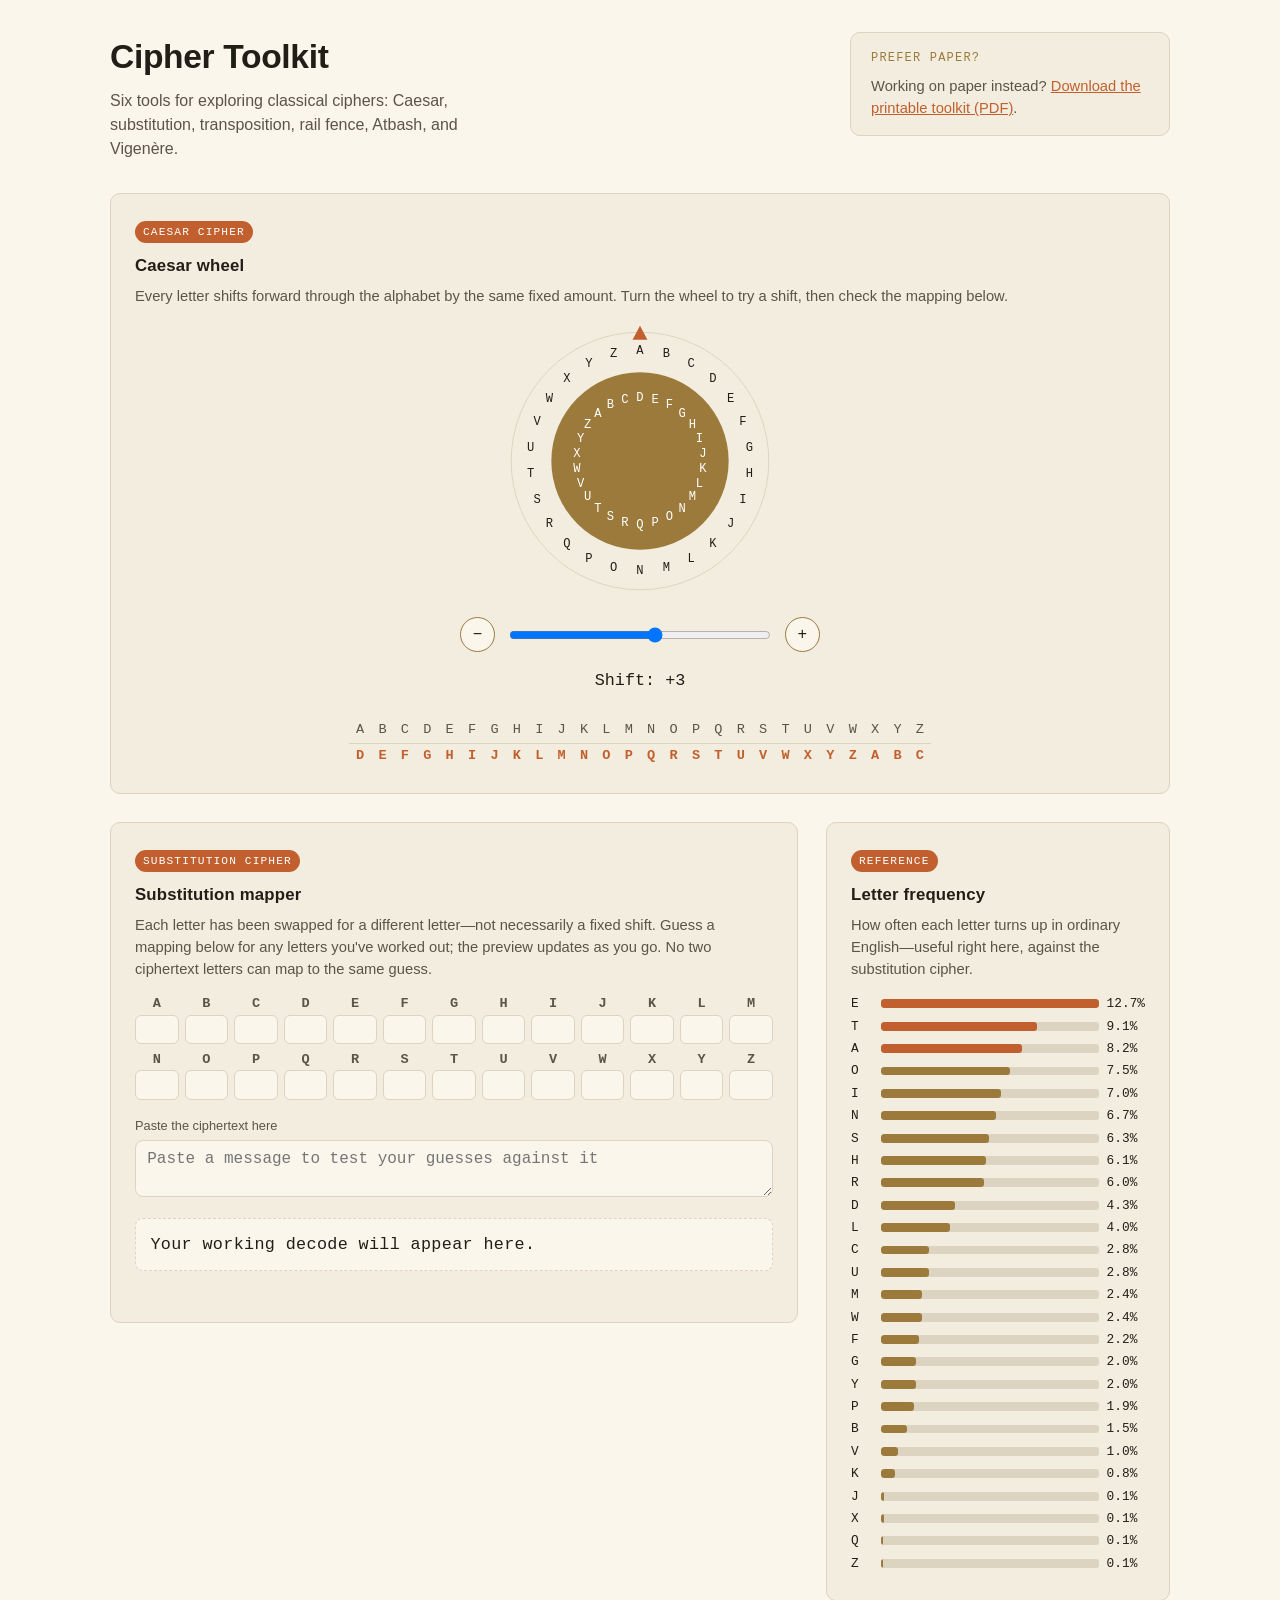
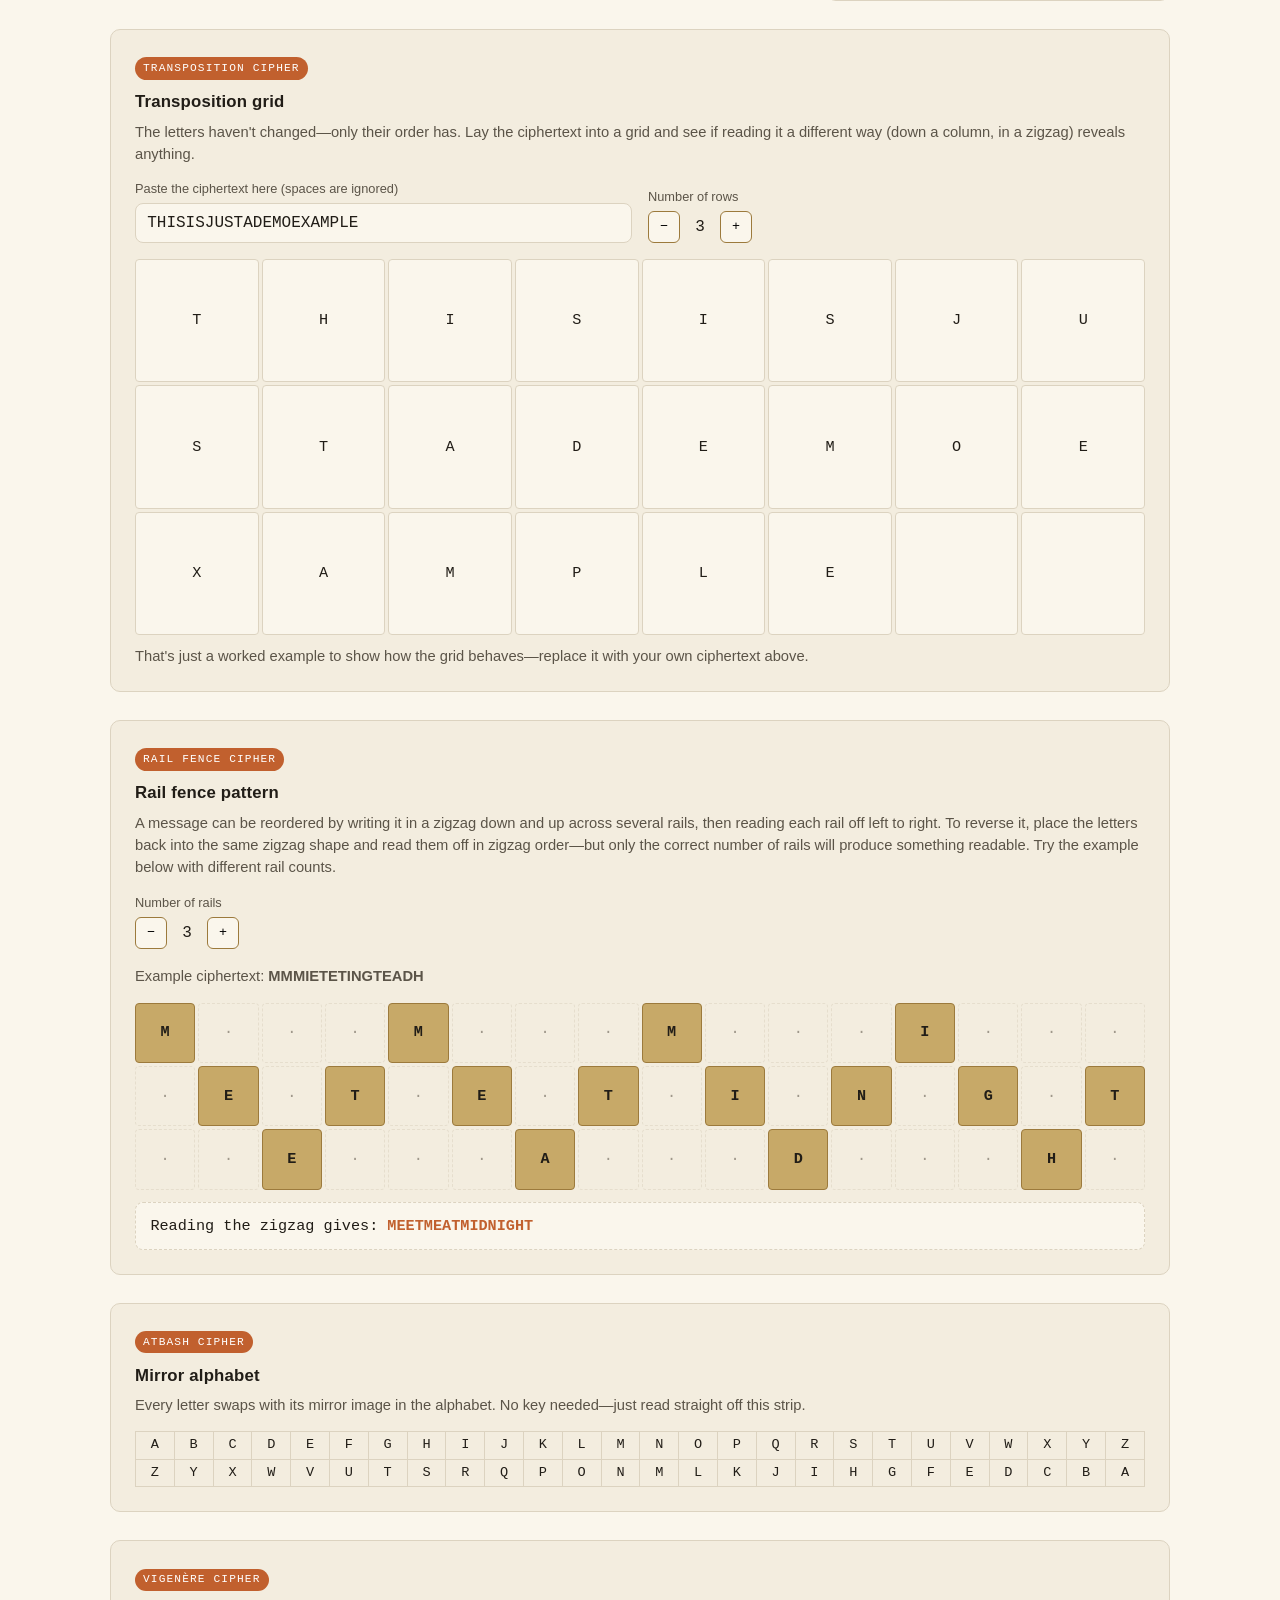
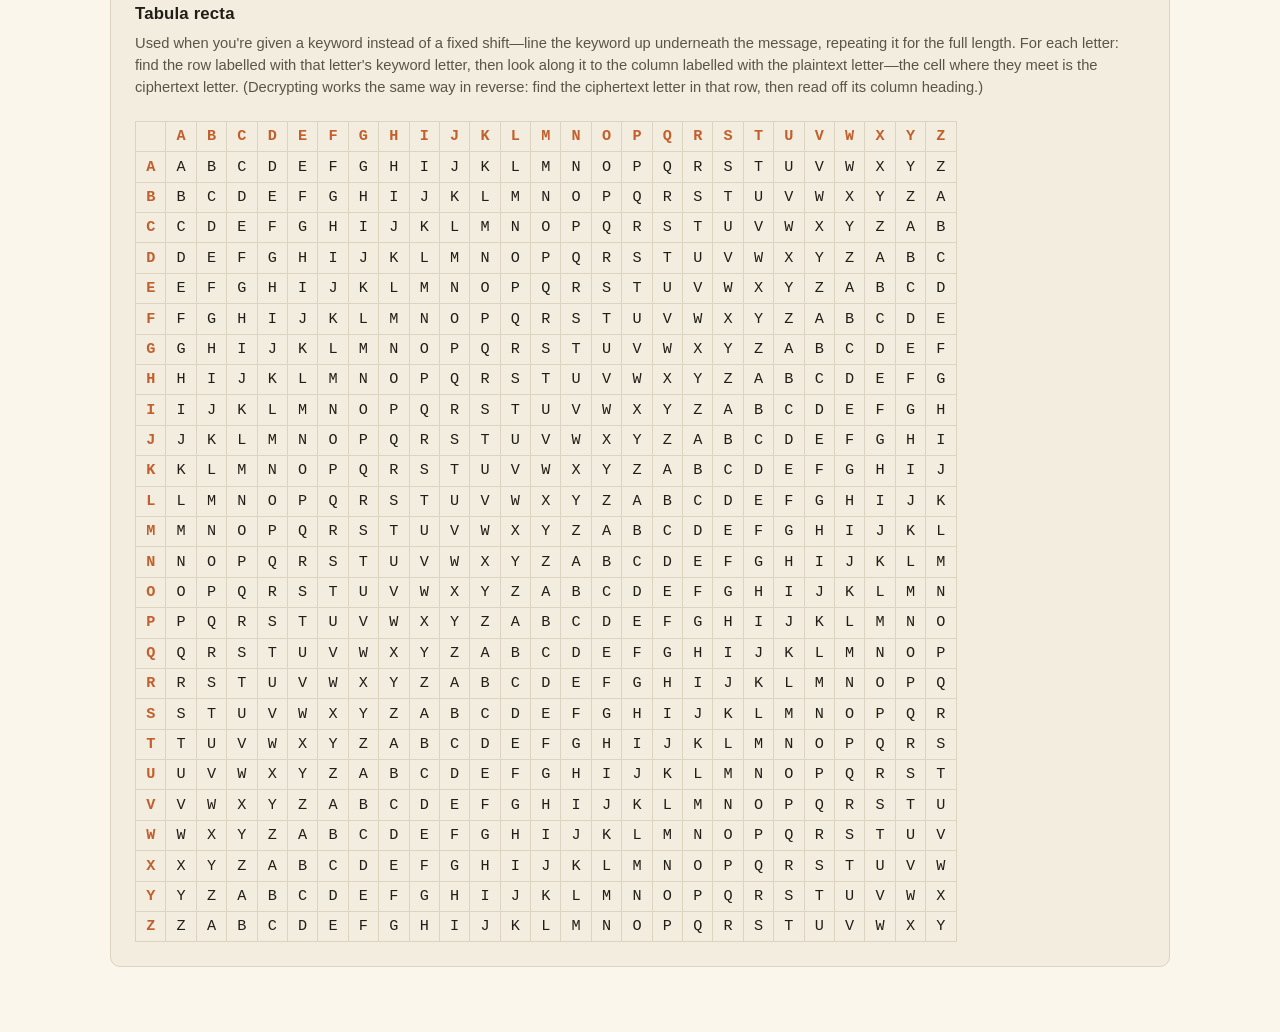
==== cipher_toolkit.html @ e85ecebc "Add files via upload" ====
<!doctype html>
<html lang="en">
<head>
<meta charset="utf-8">
<meta name="viewport" content="width=device-width, initial-scale=1">
<title>Cipher Toolkit</title>
<link rel="stylesheet" href="cipher_toolkit.css">
</head>
<body>
<main>

  <div class="page-header">
    <div class="intro">
      <h1>Cipher Toolkit</h1>
      <p class="lede">Six tools for exploring classical ciphers: Caesar, substitution, transposition, rail fence, Atbash, and Vigen&egrave;re.</p>
    </div>
    <div class="paper-callout">
      <p class="callout-label">Prefer paper?</p>
      <p>Working on paper instead? <a href="#">Download the printable toolkit (PDF)</a>.</p>
    </div>
  </div>

  <div class="toolkit-grid">

    <!-- ===================== CAESAR WHEEL ===================== -->
    <section class="card area-wheel">
      <span class="tag">Caesar cipher</span>
      <h2>Caesar wheel</h2>
      <p class="help">Every letter shifts forward through the alphabet by the same fixed amount. Turn the wheel to try a shift, then check the mapping below.</p>

      <div class="wheel-wrap">
        <svg id="wheelSvg" viewBox="0 0 300 300">
          <circle cx="150" cy="150" r="138" fill="none" stroke="#DCD3C0" stroke-width="1"/>
          <circle cx="150" cy="150" r="95" fill="#9C7A3C" />
          <g id="outerRingGroup"></g>
          <g id="innerRingGroup"></g>
          <polygon points="150,5 142,20 158,20" fill="#C1602E" />
        </svg>

        <div class="wheel-controls">
          <button id="shiftDown" aria-label="Decrease shift">&minus;</button>
          <input type="range" id="shiftSlider" min="-25" max="25" value="3" step="1" aria-label="Caesar shift amount">
          <button id="shiftUp" aria-label="Increase shift">+</button>
        </div>

        <div class="shift-readout">
          <div id="shiftLabel">Shift: +3</div>
          <div class="equiv" id="shiftEquiv"></div>
        </div>

        <div class="mapping-row">
          <table class="alpha-map" id="mapTable"></table>
        </div>
      </div>
    </section>

    <!-- ===================== SUBSTITUTION MAPPER ===================== -->
    <section class="card area-sub">
      <span class="tag">Substitution cipher</span>
      <h2>Substitution mapper</h2>
      <p class="help">Each letter has been swapped for a different letter&mdash;not necessarily a fixed shift. Guess a mapping below for any letters you've worked out; the preview updates as you go. No two ciphertext letters can map to the same guess.</p>

      <div class="sub-grid" id="subGrid"></div>

      <label class="field-label" for="subCipherInput">Paste the ciphertext here</label>
      <textarea id="subCipherInput" rows="2" placeholder="Paste a message to test your guesses against it"></textarea>

      <div class="preview-box" id="subPreview">Your working decode will appear here.</div>
      <div class="collision-note" id="subCollisionNote"></div>
    </section>

    <!-- ===================== LETTER FREQUENCY ===================== -->
    <section class="card area-freq">
      <span class="tag">Reference</span>
      <h2>Letter frequency</h2>
      <p class="help">How often each letter turns up in ordinary English&mdash;useful right here, against the substitution cipher.</p>
      <div id="freqChart"></div>
    </section>

    <!-- ===================== TRANSPOSITION GRID ===================== -->
    <section class="card area-trans">
      <span class="tag">Transposition cipher</span>
      <h2>Transposition grid</h2>
      <p class="help">The letters haven't changed&mdash;only their order has. Lay the ciphertext into a grid and see if reading it a different way (down a column, in a zigzag) reveals anything.</p>

      <div class="trans-controls">
        <div>
          <label class="field-label" for="transCipherInput">Paste the ciphertext here (spaces are ignored)</label>
          <input type="text" id="transCipherInput" placeholder="e.g. THISISJUSTADEMOEXAMPLE" value="THISISJUSTADEMOEXAMPLE">
        </div>
        <div>
          <label class="field-label">Number of rows</label>
          <div class="rows-stepper">
            <button id="rowsDown" aria-label="Fewer rows">&minus;</button>
            <span id="rowsValue">3</span>
            <button id="rowsUp" aria-label="More rows">+</button>
          </div>
        </div>
      </div>

      <div id="transGrid"></div>
      <p class="help" style="margin-top:0.6rem; margin-bottom:0;">That's just a worked example to show how the grid behaves&mdash;replace it with your own ciphertext above.</p>
    </section>

    <!-- ===================== RAIL FENCE DEMO ===================== -->
    <section class="card area-railfence">
      <span class="tag">Rail fence cipher</span>
      <h2>Rail fence pattern</h2>
      <p class="help">A message can be reordered by writing it in a zigzag down and up across several rails, then reading each rail off left to right. To reverse it, place the letters back into the same zigzag shape and read them off in zigzag order&mdash;but only the correct number of rails will produce something readable. Try the example below with different rail counts.</p>

      <div class="trans-controls">
        <div>
          <label class="field-label">Number of rails</label>
          <div class="rows-stepper">
            <button id="railsDown" aria-label="Fewer rails">&minus;</button>
            <span id="railsValue">3</span>
            <button id="railsUp" aria-label="More rails">+</button>
          </div>
        </div>
      </div>

      <p class="help" style="margin-bottom:0.3rem;">Example ciphertext: <strong id="railPhraseLabel"></strong></p>
      <div class="rail-demo-scroll">
        <div id="railGrid"></div>
      </div>

      <div class="rail-readout">
        Reading the zigzag gives: <strong id="railReadout"></strong>
      </div>
    </section>

    <!-- ===================== ATBASH REFERENCE ===================== -->
    <section class="card area-atbash">
      <span class="tag">Atbash cipher</span>
      <h2>Mirror alphabet</h2>
      <p class="help">Every letter swaps with its mirror image in the alphabet. No key needed&mdash;just read straight off this strip.</p>
      <table class="atbash-table" id="atbashTable"></table>
    </section>

    <!-- ===================== VIGENÈRE REFERENCE ===================== -->
    <section class="card area-vigenere">
      <span class="tag">Vigen&egrave;re cipher</span>
      <h2>Tabula recta</h2>
      <p class="help">Used when you're given a keyword instead of a fixed shift&mdash;line the keyword up underneath the message, repeating it for the full length. For each letter: find the row labelled with that letter's keyword letter, then look along it to the column labelled with the plaintext letter&mdash;the cell where they meet is the ciphertext letter. (Decrypting works the same way in reverse: find the ciphertext letter in that row, then read off its column heading.)</p>
      <div class="vigenere-scroll">
        <table class="vigenere-table" id="vigenereTable"></table>
      </div>
    </section>

  </div>

</main>

<script src="cipher_toolkit.js"></script>
</body>
</html>
---- cipher_toolkit.css ----
/* ===========================================================
     Cipher Toolkit styles.

     Layout: .toolkit-grid arranges the six cipher cards. Below 900px
     it's a single stacked column; above that, named grid areas (see
     .area-* rules) move things into a two-column layout so the wide
     cards (wheel, transposition, rail fence, atbash, vigenere) span
     full width while substitution and frequency sit side by side.

     Colour palette: warm paper background, terracotta accent for
     interactive/highlighted elements, brass for secondary accents
     (the wheel's disc, frequency bars, table headers).
     =========================================================== */
  :root{
    --paper:#FAF6EC;
    --paper-raised:#F3EDDF;
    --ink:#211D17;
    --ink-soft:#5B5448;
    --terracotta:#C1602E;
    --brass:#9C7A3C;
    --brass-light:#C7A968;
    --rule:#DCD3C0;
    --warn:#B23B2E;
    --radius:10px;
  }

  *{ box-sizing:border-box; }

  body{
    margin:0;
    background:var(--paper);
    color:var(--ink);
    font-family:"Source Sans 3","Helvetica Neue",Arial,sans-serif;
    line-height:1.5;
    -webkit-font-smoothing:antialiased;
  }

  main{
    max-width:1100px;
    margin:0 auto;
    padding:2rem 1.25rem 4rem;
  }

  .page-header{
    display:flex;
    flex-wrap:wrap;
    gap:1.5rem;
    align-items:flex-start;
    justify-content:space-between;
  }

  .page-header .intro{
    flex:2 1 380px;
    max-width:46ch;
  }

  .page-header .paper-callout{
    flex:1 1 260px;
    max-width:320px;
    background:var(--paper-raised);
    border:1px solid var(--rule);
    border-radius:var(--radius);
    padding:1rem 1.25rem;
    font-size:0.92rem;
    color:var(--ink-soft);
  }

  .page-header .paper-callout .callout-label{
    font-family:"Source Code Pro",monospace;
    font-size:0.75rem;
    letter-spacing:0.1em;
    text-transform:uppercase;
    color:var(--brass);
    margin:0 0 0.5rem;
  }

  .page-header .paper-callout p{ margin:0; }

  .toolkit-grid{
    display:grid;
    grid-template-columns:1fr;
    grid-template-areas:
      "wheel"
      "sub"
      "freq"
      "trans"
      "railfence"
      "atbash"
      "vigenere";
    gap:1.75rem;
    margin-top:1.75rem;
    align-items:start;
  }

  @media (min-width:900px){
    .toolkit-grid{
      grid-template-columns:2fr 1fr;
      grid-template-areas:
        "wheel wheel"
        "sub freq"
        "trans trans"
        "railfence railfence"
        "atbash atbash"
        "vigenere vigenere";
    }
  }

  .area-wheel{ grid-area:wheel; }
  .area-sub{ grid-area:sub; }
  .area-freq{ grid-area:freq; }
  .area-trans{ grid-area:trans; }
  .area-railfence{ grid-area:railfence; }
  .area-atbash{ grid-area:atbash; }
  .area-vigenere{ grid-area:vigenere; }

  h1{
    font-size:2.1rem;
    font-weight:700;
    margin:0 0 0.4rem;
    letter-spacing:-0.01em;
  }

  .lede{
    color:var(--ink-soft);
    margin:0 0 0.25rem;
    max-width:42ch;
  }

  .lede a{ color:var(--terracotta); }

  section.card{
    background:var(--paper-raised);
    border:1px solid var(--rule);
    border-radius:var(--radius);
    padding:1.5rem;
  }

  section.card h2{
    font-size:1.05rem;
    margin:0 0 0.15rem;
    letter-spacing:0.01em;
  }

  .tag{
    display:inline-block;
    font-family:"Source Code Pro",monospace;
    font-size:0.7rem;
    letter-spacing:0.1em;
    text-transform:uppercase;
    color:#fff;
    background:var(--terracotta);
    padding:0.18rem 0.5rem;
    border-radius:999px;
    margin-bottom:0.6rem;
  }

  .card p.help{
    color:var(--ink-soft);
    font-size:0.92rem;
    margin:0.4rem 0 0.9rem;
  }

  /* ---------- Caesar wheel ---------- */
  .wheel-wrap{
    display:flex;
    flex-direction:column;
    align-items:center;
    gap:1rem;
  }

  #wheelSvg{
    width:min(280px, 80vw);
    height:min(280px, 80vw);
  }

  .ring-letter{
    font-family:"Source Code Pro",monospace;
    font-size:13px;
    fill:var(--ink);
    text-anchor:middle;
    dominant-baseline:middle;
  }

  .ring-letter.inner{ fill:#fff; }

  .wheel-controls{
    display:flex;
    align-items:center;
    gap:0.75rem;
    width:100%;
    max-width:360px;
  }

  .wheel-controls button{
    font-family:"Source Code Pro",monospace;
    font-size:1rem;
    width:2.2rem;
    height:2.2rem;
    border-radius:50%;
    border:1px solid var(--brass);
    background:var(--paper);
    color:var(--ink);
    cursor:pointer;
  }

  .wheel-controls button:hover{ background:var(--brass-light); }

  .wheel-controls input[type="range"]{
    flex:1;
  }

  .shift-readout{
    font-family:"Source Code Pro",monospace;
    font-size:1.05rem;
    text-align:center;
  }

  .shift-readout .equiv{
    color:var(--ink-soft);
    font-size:0.85rem;
  }

  .mapping-row{
    overflow-x:auto;
    margin-top:0.5rem;
  }

  table.alpha-map{
    border-collapse:collapse;
    font-family:"Source Code Pro",monospace;
    font-size:0.85rem;
    margin:0 auto;
  }

  table.alpha-map td{
    width:1.4rem;
    text-align:center;
    padding:0.15rem 0;
  }

  table.alpha-map tr:first-child td{
    color:var(--ink-soft);
    border-bottom:1px solid var(--rule);
  }

  table.alpha-map tr:last-child td{
    font-weight:700;
    color:var(--terracotta);
  }

  /* ---------- Substitution mapper ---------- */
  .sub-grid{
    display:grid;
    grid-template-columns:repeat(13, 1fr);
    gap:0.35rem;
    margin-bottom:1rem;
  }

  @media (max-width:480px){
    .sub-grid{ grid-template-columns:repeat(6, 1fr); }
  }

  .sub-cell{
    text-align:center;
  }

  .sub-cell .cipher-letter{
    font-family:"Source Code Pro",monospace;
    font-weight:700;
    font-size:0.85rem;
    color:var(--ink-soft);
  }

  .sub-cell input{
    width:100%;
    text-align:center;
    text-transform:uppercase;
    font-family:"Source Code Pro",monospace;
    font-size:1rem;
    padding:0.3rem 0;
    border:1px solid var(--rule);
    border-radius:6px;
    background:var(--paper);
    color:var(--ink);
  }

  .sub-cell input.collision{
    border-color:var(--warn);
    background:#FBEAE6;
  }

  textarea, input[type="text"]{
    width:100%;
    font-family:"Source Code Pro",monospace;
    font-size:1rem;
    padding:0.6rem 0.7rem;
    border:1px solid var(--rule);
    border-radius:8px;
    background:var(--paper);
    color:var(--ink);
    resize:vertical;
  }

  label.field-label{
    display:block;
    font-size:0.8rem;
    color:var(--ink-soft);
    margin-bottom:0.3rem;
  }

  .preview-box{
    margin-top:0.9rem;
    padding:0.8rem 0.9rem;
    background:var(--paper);
    border:1px dashed var(--rule);
    border-radius:8px;
    font-family:"Source Code Pro",monospace;
    font-size:1.05rem;
    letter-spacing:0.02em;
    min-height:1.6rem;
    word-break:break-word;
  }

  .preview-box .unmapped{
    color:var(--ink-soft);
    opacity:0.55;
  }

  .collision-note{
    color:var(--warn);
    font-size:0.85rem;
    margin-top:0.5rem;
    min-height:1.2rem;
  }

  /* ---------- Transposition grid ---------- */
  .trans-controls{
    display:flex;
    flex-wrap:wrap;
    gap:1rem;
    align-items:flex-end;
    margin-bottom:1rem;
  }

  .trans-controls > div{ flex:1; min-width:200px; }

  .rows-stepper{
    display:flex;
    align-items:center;
    gap:0.5rem;
  }

  .rows-stepper button{
    font-family:"Source Code Pro",monospace;
    width:2rem; height:2rem;
    border-radius:6px;
    border:1px solid var(--brass);
    background:var(--paper);
    cursor:pointer;
  }

  .rows-stepper span{
    font-family:"Source Code Pro",monospace;
    min-width:1.5rem;
    text-align:center;
  }

  #transGrid{
    display:grid;
    gap:3px;
    margin-top:0.5rem;
    overflow-x:auto;
  }

  .trans-cell{
    font-family:"Source Code Pro",monospace;
    font-size:0.95rem;
    text-align:center;
    background:var(--paper);
    border:1px solid var(--rule);
    border-radius:4px;
    aspect-ratio:1;
    display:flex;
    align-items:center;
    justify-content:center;
    min-width:1.6rem;
  }

  /* ---------- Static reference cards ---------- */

  .freq-row{
    display:grid;
    grid-template-columns:1.4rem 1fr 2.4rem;
    align-items:center;
    gap:0.5rem;
    font-family:"Source Code Pro",monospace;
    font-size:0.8rem;
    margin-bottom:0.2rem;
  }

  .freq-bar-track{
    background:var(--rule);
    border-radius:3px;
    height:0.55rem;
    overflow:hidden;
  }

  .freq-bar-fill{
    height:100%;
    background:var(--brass);
    border-radius:3px;
  }

  .freq-row:nth-child(-n+3) .freq-bar-fill{
    background:var(--terracotta);
  }

  .atbash-table{
    border-collapse:collapse;
    font-family:"Source Code Pro",monospace;
    font-size:0.85rem;
    width:100%;
  }

  .atbash-table td{
    text-align:center;
    padding:0.2rem 0;
    border:1px solid var(--rule);
  }

  .vigenere-scroll{
    overflow-x:auto;
  }

  table.vigenere-table{
    border-collapse:collapse;
    font-family:"Source Code Pro",monospace;
    font-size:0.95rem;
    margin-top:0.5rem;
  }

  table.vigenere-table td{
    width:1.9rem;
    height:1.9rem;
    text-align:center;
    border:1px solid var(--rule);
  }

  table.vigenere-table td.corner{
    background:var(--paper-raised);
  }

  table.vigenere-table td.col-head,
  table.vigenere-table td.row-head{
    font-weight:700;
    color:var(--terracotta);
    background:var(--paper-raised);
  }

  /* ---------- Rail fence demo ---------- */
  .rail-demo-scroll{
    overflow-x:auto;
  }

  #railGrid{
    display:grid;
    gap:3px;
    margin-top:0.7rem;
  }

  .rail-cell{
    font-family:"Source Code Pro",monospace;
    font-size:0.95rem;
    text-align:center;
    background:var(--paper);
    border:1px solid var(--rule);
    border-radius:4px;
    aspect-ratio:1;
    min-width:1.7rem;
    display:flex;
    align-items:center;
    justify-content:center;
  }

  .rail-cell.filled{
    background:var(--brass-light);
    border-color:var(--brass);
    font-weight:700;
  }

  .rail-cell.empty{
    background:transparent;
    border:1px dashed var(--rule);
    color:var(--ink-soft);
    opacity:0.55;
    font-weight:400;
  }

  .rail-readout{
    margin-top:0.8rem;
    padding:0.7rem 0.9rem;
    background:var(--paper);
    border:1px dashed var(--rule);
    border-radius:8px;
    font-family:"Source Code Pro",monospace;
    font-size:0.95rem;
  }

  .rail-readout strong{ color:var(--terracotta); }

  a{ color:var(--terracotta); text-decoration:underline; }

  :focus-visible{
    outline:2px solid var(--terracotta);
    outline-offset:2px;
  }
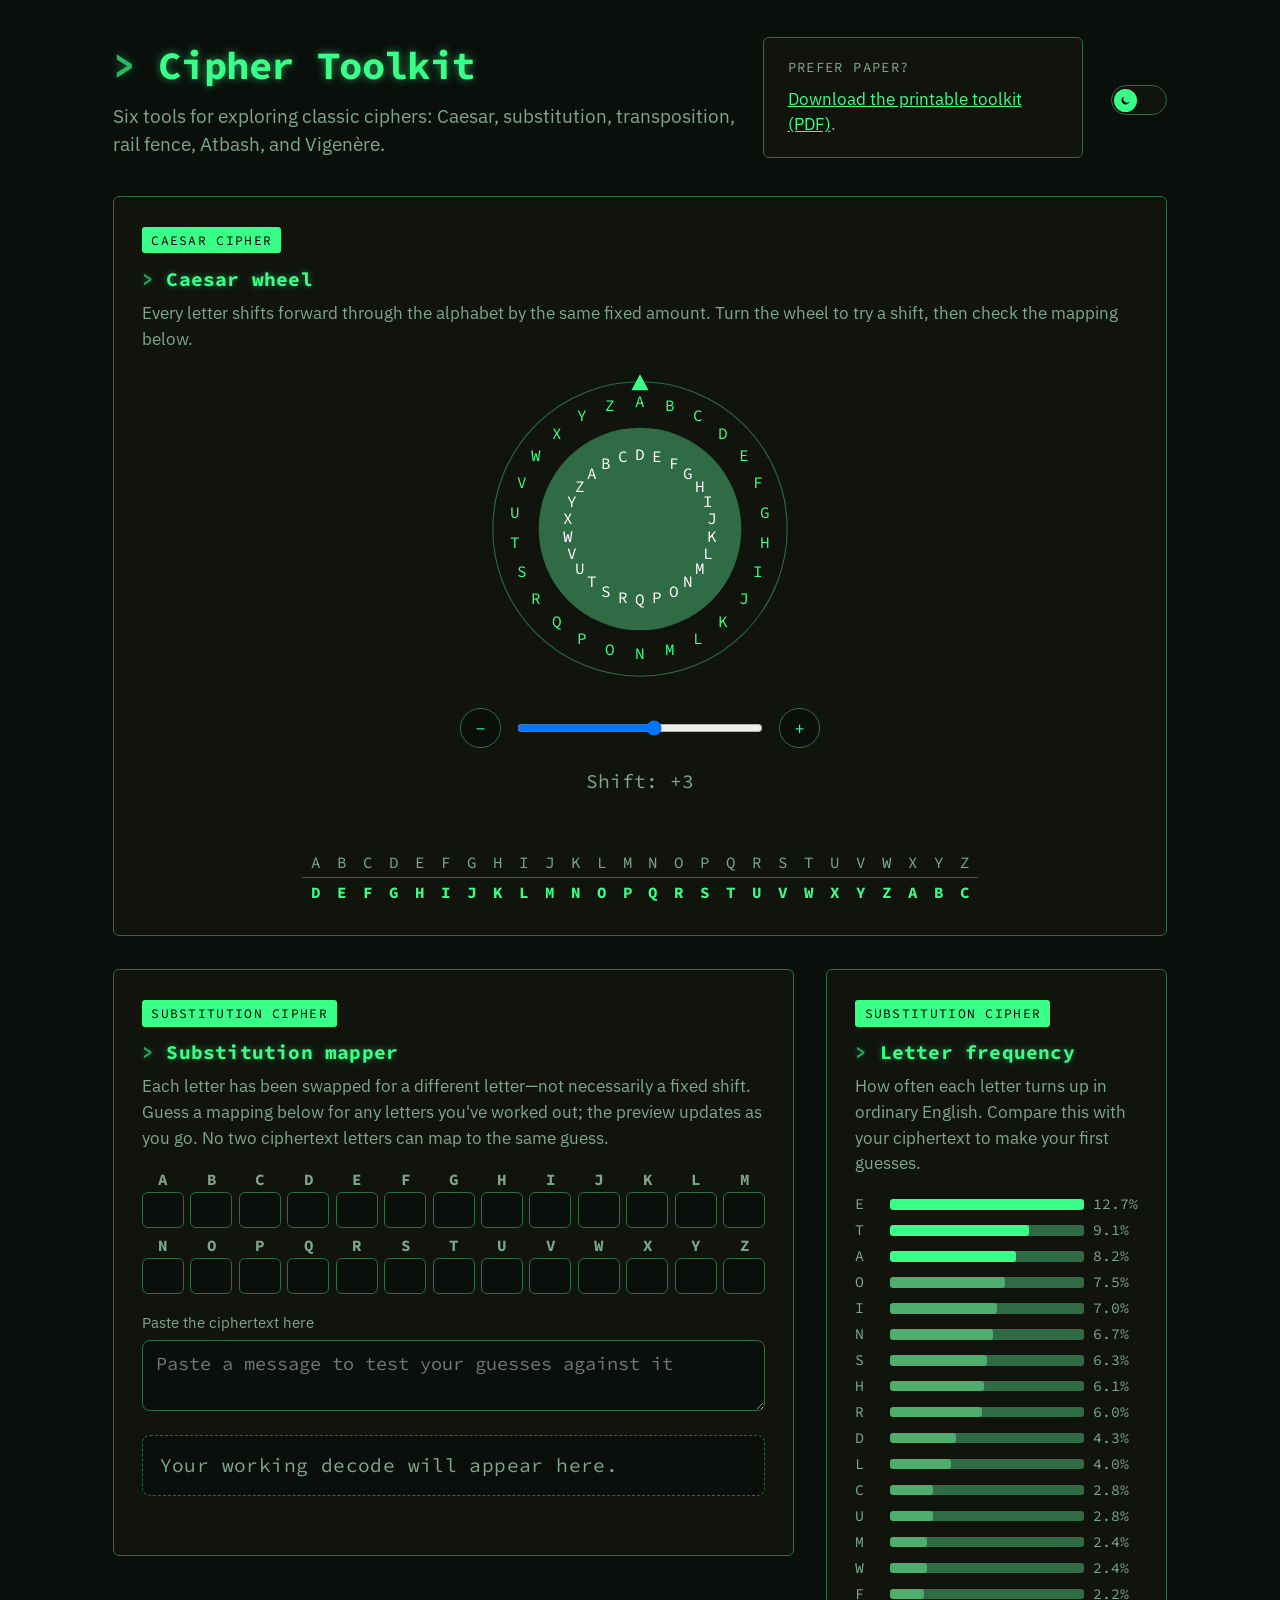
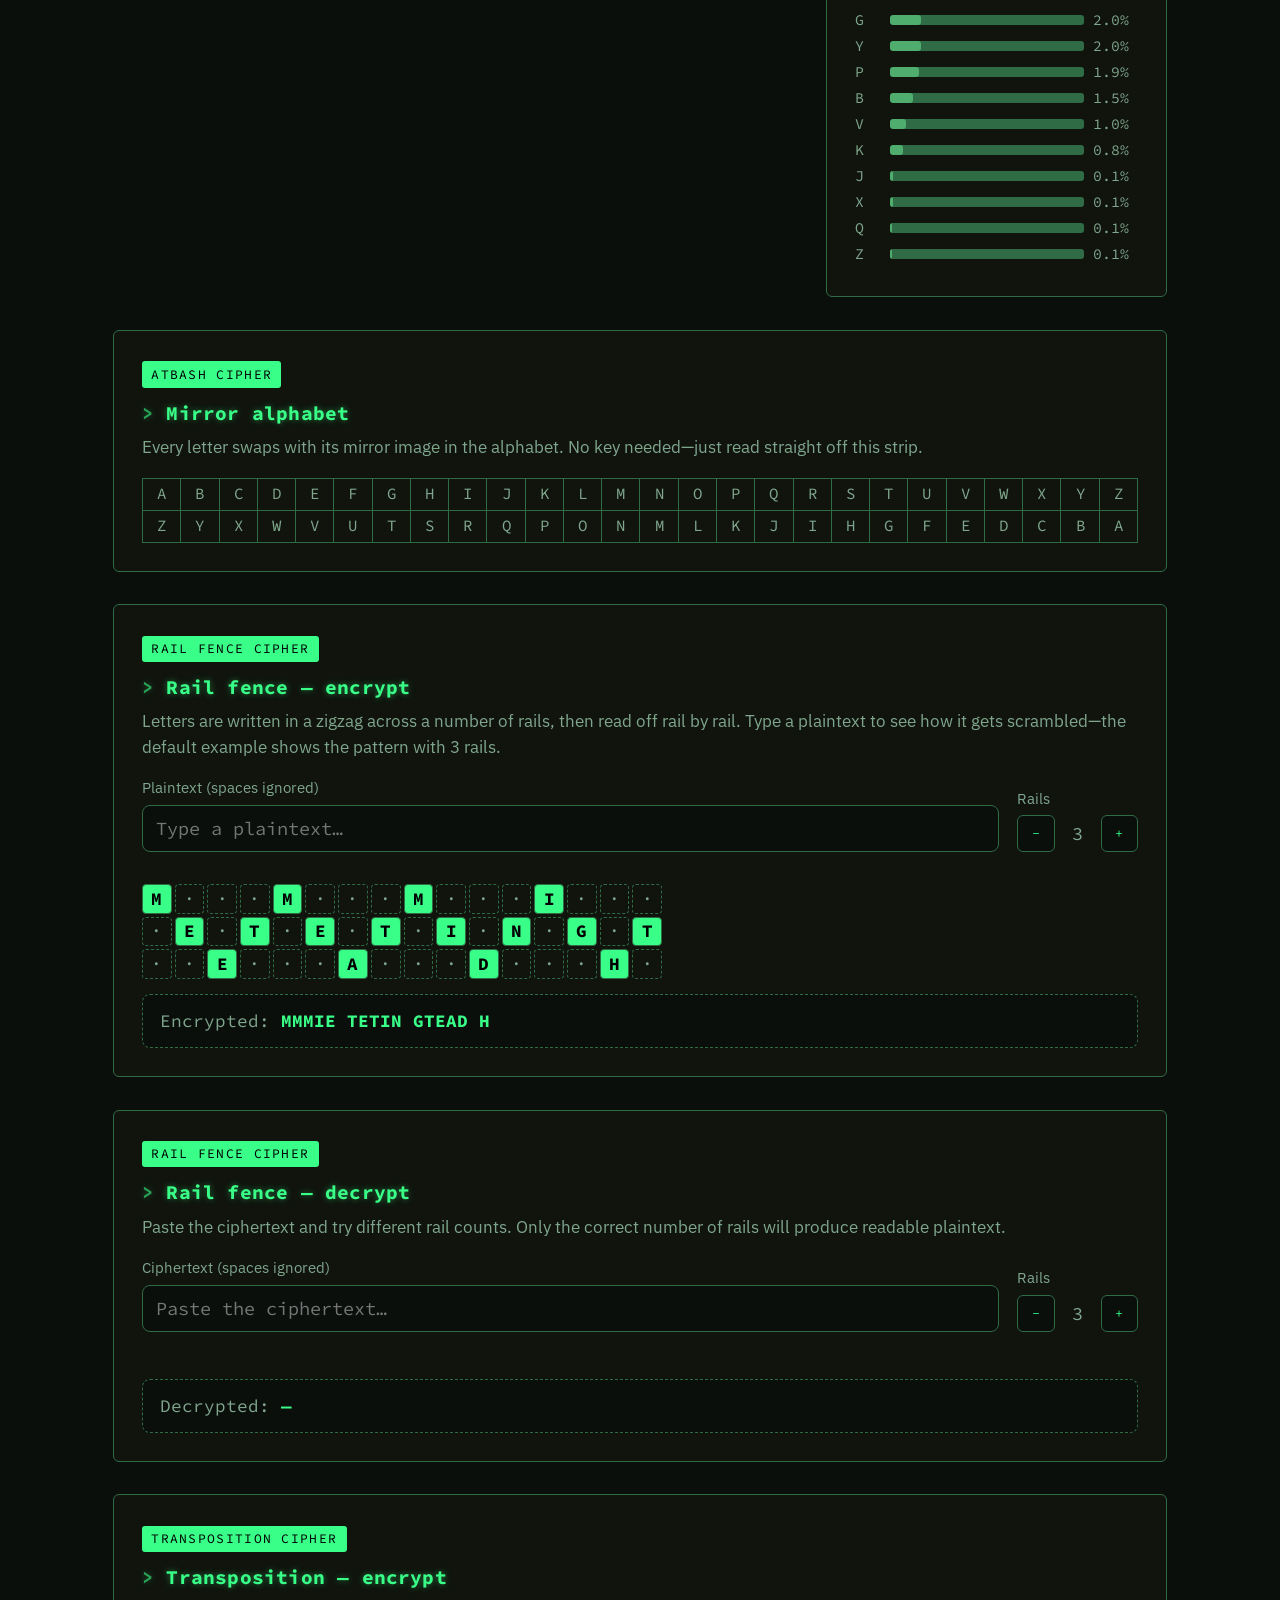
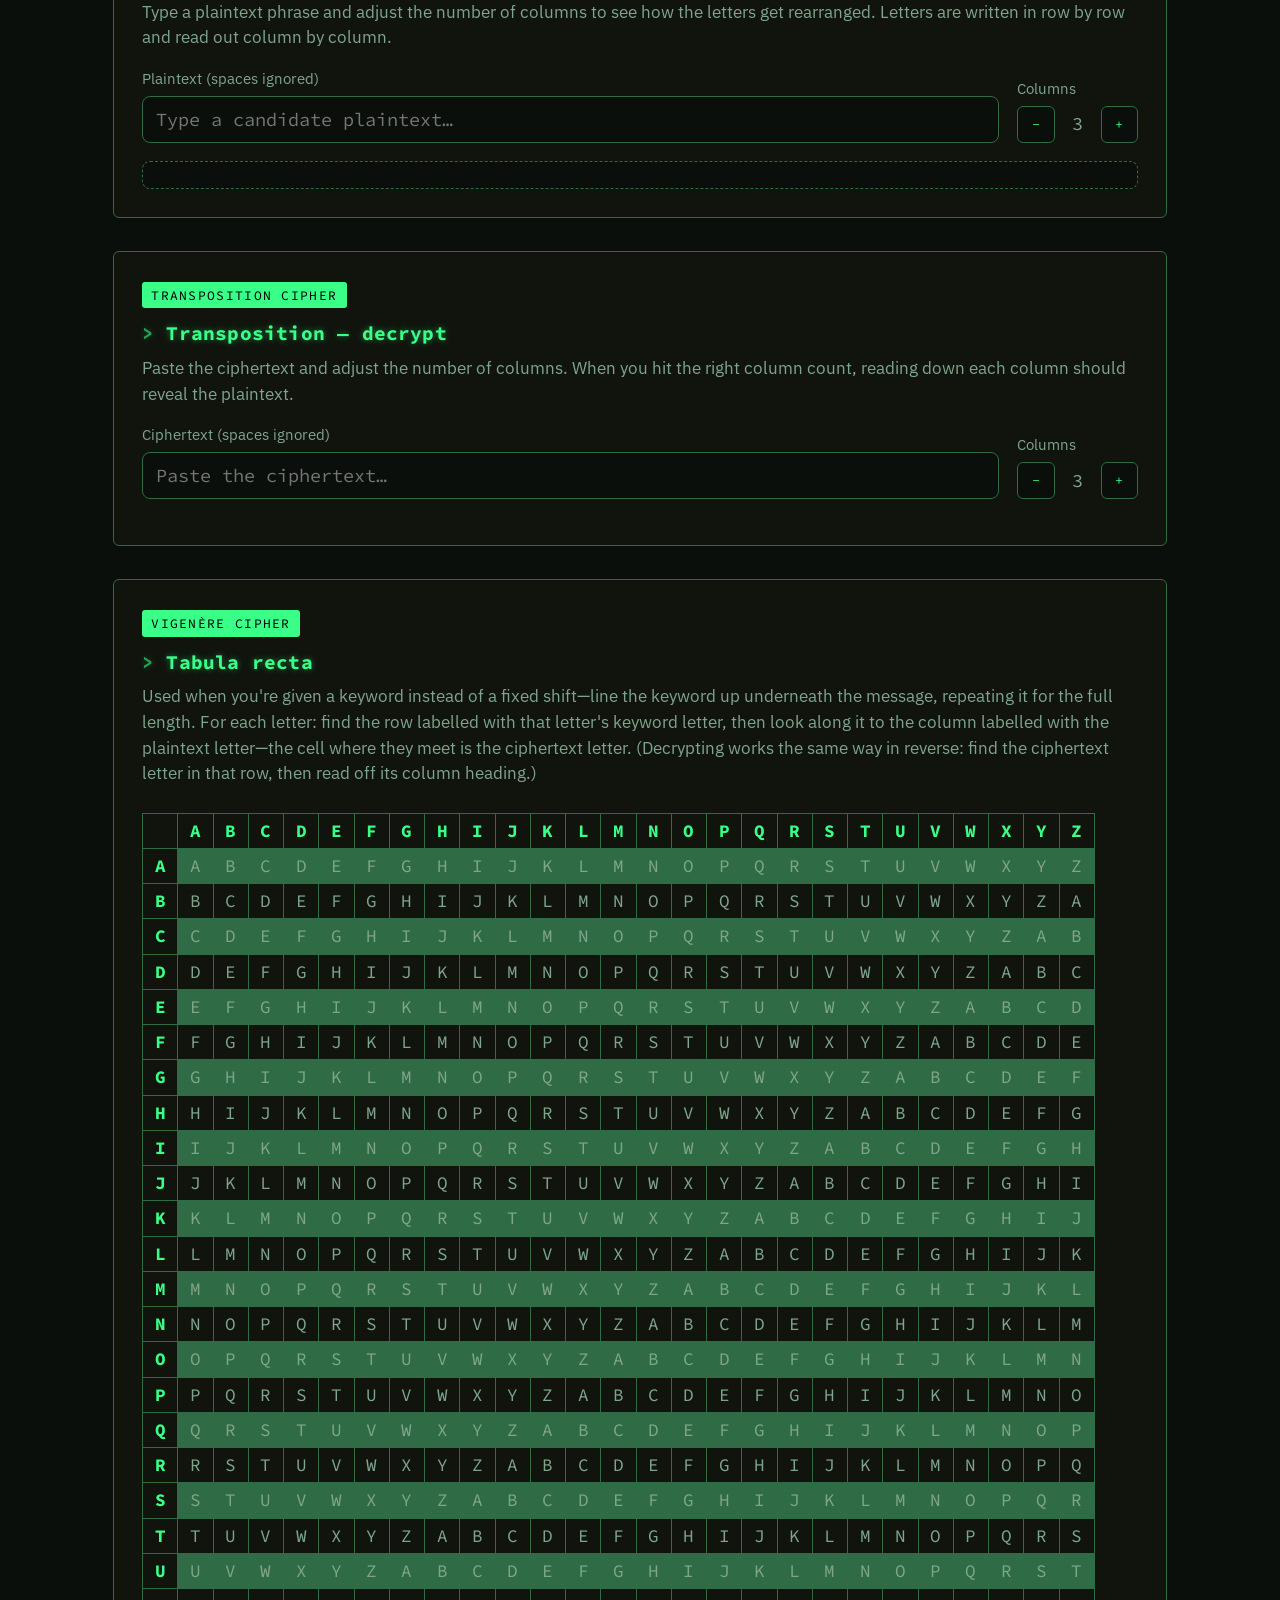
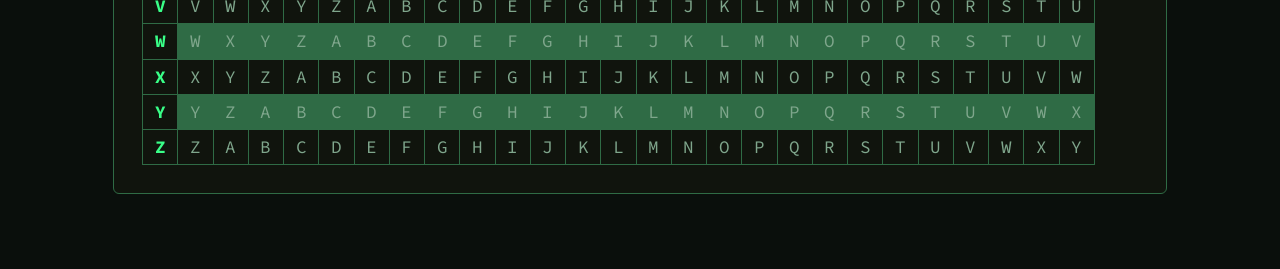
==== commit 05ae46fc: "Add files via upload" ====
--- a/cipher_toolkit.html
+++ b/cipher_toolkit.html
@@ -4,6 +4,17 @@
 <meta charset="utf-8">
 <meta name="viewport" content="width=device-width, initial-scale=1">
 <title>Cipher Toolkit</title>
+<link rel="preconnect" href="https://fonts.googleapis.com">
+<link rel="preconnect" href="https://fonts.gstatic.com" crossorigin>
+<link href="https://fonts.googleapis.com/css2?family=IBM+Plex+Sans:wght@400;600;700&family=Source+Code+Pro:wght@400;600;700&display=swap" rel="stylesheet">
+<script>
+  (function(){
+    var saved = localStorage.getItem("cipherToolkitTheme");
+    if(saved === "amber"){
+      document.documentElement.setAttribute("data-theme", "amber");
+    }
+  })();
+</script>
 <link rel="stylesheet" href="cipher_toolkit.css">
 </head>
 <body>
@@ -12,12 +23,21 @@
   <div class="page-header">
     <div class="intro">
       <h1>Cipher Toolkit</h1>
-      <p class="lede">Six tools for exploring classical ciphers: Caesar, substitution, transposition, rail fence, Atbash, and Vigen&egrave;re.</p>
+      <p class="lede">Six tools for exploring classic ciphers: Caesar, substitution, transposition, rail fence, Atbash, and Vigen&egrave;re.</p>
     </div>
     <div class="paper-callout">
       <p class="callout-label">Prefer paper?</p>
-      <p>Working on paper instead? <a href="#">Download the printable toolkit (PDF)</a>.</p>
+      <p><a href="./Cipher_Toolkit_Printable.pdf">Download the printable toolkit (PDF)</a>.</p>
     </div>
+    <button type="button" id="themeSwitch" class="theme-switch" aria-pressed="false" aria-label="Switch between green and amber dark themes">
+      <span class="theme-switch-track">
+        <span class="theme-switch-knob">
+          <svg viewBox="0 0 16 16" width="11" height="11" aria-hidden="true">
+            <path d="M14 9.5A6 6 0 1 1 6.5 2 4.8 4.8 0 0 0 14 9.5z" fill="var(--on-accent)"/>
+          </svg>
+        </span>
+      </span>
+    </button>
   </div>
 
   <div class="toolkit-grid">
@@ -30,11 +50,11 @@
 
       <div class="wheel-wrap">
         <svg id="wheelSvg" viewBox="0 0 300 300">
-          <circle cx="150" cy="150" r="138" fill="none" stroke="#DCD3C0" stroke-width="1"/>
-          <circle cx="150" cy="150" r="95" fill="#9C7A3C" />
+          <circle cx="150" cy="150" r="138" fill="none" class="wheel-hairline" stroke-width="1"/>
+          <circle cx="150" cy="150" r="95" class="wheel-disc" />
           <g id="outerRingGroup"></g>
           <g id="innerRingGroup"></g>
-          <polygon points="150,5 142,20 158,20" fill="#C1602E" />
+          <polygon points="150,5 142,20 158,20" class="wheel-pointer" />
         </svg>
 
         <div class="wheel-controls">
@@ -71,65 +91,13 @@
 
     <!-- ===================== LETTER FREQUENCY ===================== -->
     <section class="card area-freq">
-      <span class="tag">Reference</span>
+      <span class="tag">Substitution cipher</span>
       <h2>Letter frequency</h2>
-      <p class="help">How often each letter turns up in ordinary English&mdash;useful right here, against the substitution cipher.</p>
+      <p class="help">How often each letter turns up in ordinary English. Compare this with your ciphertext to make your first guesses.</p>
       <div id="freqChart"></div>
     </section>
 
-    <!-- ===================== TRANSPOSITION GRID ===================== -->
-    <section class="card area-trans">
-      <span class="tag">Transposition cipher</span>
-      <h2>Transposition grid</h2>
-      <p class="help">The letters haven't changed&mdash;only their order has. Lay the ciphertext into a grid and see if reading it a different way (down a column, in a zigzag) reveals anything.</p>
-
-      <div class="trans-controls">
-        <div>
-          <label class="field-label" for="transCipherInput">Paste the ciphertext here (spaces are ignored)</label>
-          <input type="text" id="transCipherInput" placeholder="e.g. THISISJUSTADEMOEXAMPLE" value="THISISJUSTADEMOEXAMPLE">
-        </div>
-        <div>
-          <label class="field-label">Number of rows</label>
-          <div class="rows-stepper">
-            <button id="rowsDown" aria-label="Fewer rows">&minus;</button>
-            <span id="rowsValue">3</span>
-            <button id="rowsUp" aria-label="More rows">+</button>
-          </div>
-        </div>
-      </div>
-
-      <div id="transGrid"></div>
-      <p class="help" style="margin-top:0.6rem; margin-bottom:0;">That's just a worked example to show how the grid behaves&mdash;replace it with your own ciphertext above.</p>
-    </section>
-
-    <!-- ===================== RAIL FENCE DEMO ===================== -->
-    <section class="card area-railfence">
-      <span class="tag">Rail fence cipher</span>
-      <h2>Rail fence pattern</h2>
-      <p class="help">A message can be reordered by writing it in a zigzag down and up across several rails, then reading each rail off left to right. To reverse it, place the letters back into the same zigzag shape and read them off in zigzag order&mdash;but only the correct number of rails will produce something readable. Try the example below with different rail counts.</p>
-
-      <div class="trans-controls">
-        <div>
-          <label class="field-label">Number of rails</label>
-          <div class="rows-stepper">
-            <button id="railsDown" aria-label="Fewer rails">&minus;</button>
-            <span id="railsValue">3</span>
-            <button id="railsUp" aria-label="More rails">+</button>
-          </div>
-        </div>
-      </div>
-
-      <p class="help" style="margin-bottom:0.3rem;">Example ciphertext: <strong id="railPhraseLabel"></strong></p>
-      <div class="rail-demo-scroll">
-        <div id="railGrid"></div>
-      </div>
-
-      <div class="rail-readout">
-        Reading the zigzag gives: <strong id="railReadout"></strong>
-      </div>
-    </section>
-
-    <!-- ===================== ATBASH REFERENCE ===================== -->
+    <!-- ===================== ATBASH ===================== -->
     <section class="card area-atbash">
       <span class="tag">Atbash cipher</span>
       <h2>Mirror alphabet</h2>
@@ -137,7 +105,113 @@
       <table class="atbash-table" id="atbashTable"></table>
     </section>
 
-    <!-- ===================== VIGENÈRE REFERENCE ===================== -->
+    <!-- ===================== RAIL FENCE ENCRYPT ===================== -->
+    <section class="card area-rail-enc">
+      <span class="tag">Rail fence cipher</span>
+      <h2>Rail fence &mdash; encrypt</h2>
+      <p class="help">Letters are written in a zigzag across a number of rails, then read off rail by rail. Type a plaintext to see how it gets scrambled&mdash;the default example shows the pattern with 3 rails.</p>
+
+      <div class="trans-controls">
+        <div>
+          <label class="field-label" for="railEncInput">Plaintext (spaces ignored)</label>
+          <input type="text" id="railEncInput" placeholder="Type a plaintext&hellip;">
+        </div>
+        <div>
+          <label class="field-label">Rails</label>
+          <div class="rows-stepper">
+            <button id="railEncDown" aria-label="Fewer rails">&minus;</button>
+            <span id="railEncValue">3</span>
+            <button id="railEncUp" aria-label="More rails">+</button>
+          </div>
+        </div>
+      </div>
+
+      <div class="rail-demo-scroll">
+        <div id="railEncGrid"></div>
+      </div>
+      <div class="rail-readout">
+        Encrypted: <strong id="railEncReadout">&mdash;</strong>
+      </div>
+    </section>
+
+    <!-- ===================== RAIL FENCE DECRYPT ===================== -->
+    <section class="card area-rail-dec">
+      <span class="tag">Rail fence cipher</span>
+      <h2>Rail fence &mdash; decrypt</h2>
+      <p class="help">Paste the ciphertext and try different rail counts. Only the correct number of rails will produce readable plaintext.</p>
+
+      <div class="trans-controls">
+        <div>
+          <label class="field-label" for="railDecInput">Ciphertext (spaces ignored)</label>
+          <input type="text" id="railDecInput" placeholder="Paste the ciphertext&hellip;">
+        </div>
+        <div>
+          <label class="field-label">Rails</label>
+          <div class="rows-stepper">
+            <button id="railDecDown" aria-label="Fewer rails">&minus;</button>
+            <span id="railDecValue">3</span>
+            <button id="railDecUp" aria-label="More rails">+</button>
+          </div>
+        </div>
+      </div>
+
+      <div class="rail-demo-scroll">
+        <div id="railDecGrid"></div>
+      </div>
+
+      <div class="rail-readout">
+        Decrypted: <strong id="railDecReadout">&mdash;</strong>
+      </div>
+    </section>
+
+    <!-- ===================== TRANSPOSITION ENCRYPT ===================== -->
+    <section class="card area-trans-enc">
+      <span class="tag">Transposition cipher</span>
+      <h2>Transposition &mdash; encrypt</h2>
+      <p class="help">Type a plaintext phrase and adjust the number of columns to see how the letters get rearranged. Letters are written in row by row and read out column by column.</p>
+
+      <div class="trans-controls">
+        <div>
+          <label class="field-label" for="transEncInput">Plaintext (spaces ignored)</label>
+          <input type="text" id="transEncInput" placeholder="Type a candidate plaintext&hellip;">
+        </div>
+        <div>
+          <label class="field-label">Columns</label>
+          <div class="rows-stepper">
+            <button id="transEncColsDown" aria-label="Fewer columns">&minus;</button>
+            <span id="transEncColsValue">3</span>
+            <button id="transEncColsUp" aria-label="More columns">+</button>
+          </div>
+        </div>
+      </div>
+      <div id="transEncGrid"></div>
+      <div class="rail-readout" id="transEncReadout" style="margin-top:0.8rem;"></div>
+    </section>
+
+    <!-- ===================== TRANSPOSITION DECRYPT ===================== -->
+    <section class="card area-trans-dec">
+      <span class="tag">Transposition cipher</span>
+      <h2>Transposition &mdash; decrypt</h2>
+      <p class="help">Paste the ciphertext and adjust the number of columns. When you hit the right column count, reading down each column should reveal the plaintext.</p>
+
+      <div class="trans-controls">
+        <div>
+          <label class="field-label" for="transDecInput">Ciphertext (spaces ignored)</label>
+          <input type="text" id="transDecInput" placeholder="Paste the ciphertext&hellip;">
+        </div>
+        <div>
+          <label class="field-label">Columns</label>
+          <div class="rows-stepper">
+            <button id="transDecColsDown" aria-label="Fewer columns">&minus;</button>
+            <span id="transDecColsValue">3</span>
+            <button id="transDecColsUp" aria-label="More columns">+</button>
+          </div>
+        </div>
+      </div>
+      <div id="transDecGrid"></div>
+    </section>
+
+    <!-- ===================== VIGENÈRE ===================== -->
     <section class="card area-vigenere">
       <span class="tag">Vigen&egrave;re cipher</span>
       <h2>Tabula recta</h2>
--- a/cipher_toolkit.css
+++ b/cipher_toolkit.css
@@ -7,30 +7,56 @@
      cards (wheel, transposition, rail fence, atbash, vigenere) span
      full width while substitution and frequency sit side by side.
 
-     Colour palette: warm paper background, terracotta accent for
-     interactive/highlighted elements, brass for secondary accents
-     (the wheel's disc, frequency bars, table headers).
+     Colour palette: two terminal/phosphor themes (green and amber),
+     switched via [data-theme] on <html>. Both share the same near-
+     black background; only the accent hue differs, like a real
+     monochrome CRT. Contrast ratios were checked against WCAG, not
+     just eyeballed - see the comments below each theme block.
+
+     --paper / --paper-raised : page / card background (shared, both themes)
+     --ink                    : bright accent - headings, active states, filled cells
+     --ink-soft               : muted body text
+     --brass / --rule         : dim border/divider tone
+     --warn                   : error/collision state - fixed red in both themes,
+                                 since error states benefit from a consistent,
+                                 instantly-recognisable colour rather than
+                                 matching the current theme
+     --on-accent              : text colour for sitting on a bright accent fill
+     --mid                    : a middle brightness, between --rule (dim) and
+                                 --ink (bright) - used where two different
+                                 intensities need to be told apart against the
+                                 same background (e.g. the frequency bars)
      =========================================================== */
   :root{
-    --paper:#FAF6EC;
-    --paper-raised:#F3EDDF;
-    --ink:#211D17;
-    --ink-soft:#5B5448;
-    --terracotta:#C1602E;
-    --brass:#9C7A3C;
-    --brass-light:#C7A968;
-    --rule:#DCD3C0;
-    --warn:#B23B2E;
-    --radius:10px;
-  }
+    --paper:#0A0F0C;
+    --paper-raised:#10140D;
+    --ink:#39FF88;          /* ~10.6:1 against --paper */
+    --ink-soft:#7FA68C;     /* ~7.1:1 against --paper */
+    --brass:#2F6B45;        /* ~3.1:1 against --paper - meets the UI-boundary minimum */
+    --rule:#2F6B45;
+    --mid:#4FAD6E;          /* ~5.7:1 against --paper - sits between --rule and --ink */
+    --warn:#FF5C5C;         /* ~6.4:1 against --paper */
+    --on-accent:#000;
+    --radius:6px;
+  }
+
+  [data-theme="amber"]{
+    --ink:#FFB000;          /* ~10.6:1 against --paper */
+    --ink-soft:#C9A06B;     /* ~8:1 against --paper */
+    --brass:#7A5C2E;        /* ~3.1:1 against --paper */
+    --rule:#7A5C2E;
+    --mid:#C8902F;          /* ~5.8:1 against --paper */
+  }
+
+  html{ font-size:116%; }
 
   *{ box-sizing:border-box; }
 
   body{
     margin:0;
     background:var(--paper);
-    color:var(--ink);
-    font-family:"Source Sans 3","Helvetica Neue",Arial,sans-serif;
+    color:var(--ink-soft);
+    font-family:"IBM Plex Sans","Helvetica Neue",Arial,sans-serif;
     line-height:1.5;
     -webkit-font-smoothing:antialiased;
   }
@@ -51,7 +77,6 @@
 
   .page-header .intro{
     flex:2 1 380px;
-    max-width:46ch;
   }
 
   .page-header .paper-callout{
@@ -70,11 +95,52 @@
     font-size:0.75rem;
     letter-spacing:0.1em;
     text-transform:uppercase;
-    color:var(--brass);
+    color:var(--ink-soft);
     margin:0 0 0.5rem;
   }
 
   .page-header .paper-callout p{ margin:0; }
+
+  .theme-switch{
+    background:none;
+    border:none;
+    padding:0;
+    cursor:pointer;
+    flex:0 0 auto;
+    align-self:center;
+  }
+
+  .theme-switch-track{
+    width:3rem;
+    height:1.6rem;
+    border-radius:999px;
+    background:var(--paper-raised);
+    border:1px solid var(--rule);
+    display:flex;
+    align-items:center;
+    padding:2px;
+  }
+
+  .theme-switch-knob{
+    width:1.25rem;
+    height:1.25rem;
+    border-radius:50%;
+    background:var(--ink);
+    display:flex;
+    align-items:center;
+    justify-content:center;
+    font-size:0.75rem;
+    transition:transform 200ms ease;
+    transform:translateX(0);
+  }
+
+  .theme-switch[aria-pressed="true"] .theme-switch-knob{
+    transform:translateX(1.4rem);
+  }
+
+  @media (prefers-reduced-motion: reduce){
+    .theme-switch-knob{ transition:none; }
+  }
 
   .toolkit-grid{
     display:grid;
@@ -83,9 +149,11 @@
       "wheel"
       "sub"
       "freq"
-      "trans"
-      "railfence"
       "atbash"
+      "rail-enc"
+      "rail-dec"
+      "trans-enc"
+      "trans-dec"
       "vigenere";
     gap:1.75rem;
     margin-top:1.75rem;
@@ -98,9 +166,11 @@
       grid-template-areas:
         "wheel wheel"
         "sub freq"
-        "trans trans"
-        "railfence railfence"
         "atbash atbash"
+        "rail-enc rail-enc"
+        "rail-dec rail-dec"
+        "trans-enc trans-enc"
+        "trans-dec trans-dec"
         "vigenere vigenere";
     }
   }
@@ -108,9 +178,11 @@
   .area-wheel{ grid-area:wheel; }
   .area-sub{ grid-area:sub; }
   .area-freq{ grid-area:freq; }
-  .area-trans{ grid-area:trans; }
-  .area-railfence{ grid-area:railfence; }
   .area-atbash{ grid-area:atbash; }
+  .area-rail-enc{ grid-area:rail-enc; }
+  .area-rail-dec{ grid-area:rail-dec; }
+  .area-trans-enc{ grid-area:trans-enc; }
+  .area-trans-dec{ grid-area:trans-dec; }
   .area-vigenere{ grid-area:vigenere; }
 
   h1{
@@ -118,15 +190,19 @@
     font-weight:700;
     margin:0 0 0.4rem;
     letter-spacing:-0.01em;
-  }
+    font-family:"Source Code Pro",monospace;
+    color:var(--ink);
+    text-shadow:0 0 8px color-mix(in srgb, var(--ink) 55%, transparent);
+  }
+
+  h1::before{ content:"> "; opacity:0.7; }
 
   .lede{
     color:var(--ink-soft);
     margin:0 0 0.25rem;
-    max-width:42ch;
-  }
-
-  .lede a{ color:var(--terracotta); }
+  }
+
+  .lede a{ color:var(--ink); }
 
   section.card{
     background:var(--paper-raised);
@@ -139,7 +215,12 @@
     font-size:1.05rem;
     margin:0 0 0.15rem;
     letter-spacing:0.01em;
-  }
+    font-family:"Source Code Pro",monospace;
+    color:var(--ink);
+    text-shadow:0 0 6px color-mix(in srgb, var(--ink) 45%, transparent);
+  }
+
+  section.card h2::before{ content:"> "; opacity:0.6; }
 
   .tag{
     display:inline-block;
@@ -147,10 +228,10 @@
     font-size:0.7rem;
     letter-spacing:0.1em;
     text-transform:uppercase;
-    color:#fff;
-    background:var(--terracotta);
+    color:var(--on-accent);
+    background:var(--ink);
     padding:0.18rem 0.5rem;
-    border-radius:999px;
+    border-radius:3px;
     margin-bottom:0.6rem;
   }
 
@@ -169,13 +250,17 @@
   }
 
   #wheelSvg{
-    width:min(280px, 80vw);
-    height:min(280px, 80vw);
-  }
+    width:min(320px, 85vw);
+    height:min(320px, 85vw);
+  }
+
+  .wheel-hairline{ stroke:var(--rule); }
+  .wheel-disc{ fill:var(--brass); }
+  .wheel-pointer{ fill:var(--ink); }
 
   .ring-letter{
     font-family:"Source Code Pro",monospace;
-    font-size:13px;
+    font-size:15px;
     fill:var(--ink);
     text-anchor:middle;
     dominant-baseline:middle;
@@ -203,7 +288,7 @@
     cursor:pointer;
   }
 
-  .wheel-controls button:hover{ background:var(--brass-light); }
+  .wheel-controls button:hover{ background:var(--ink); color:var(--on-accent); }
 
   .wheel-controls input[type="range"]{
     flex:1;
@@ -218,6 +303,7 @@
   .shift-readout .equiv{
     color:var(--ink-soft);
     font-size:0.85rem;
+    min-height:1.3rem;
   }
 
   .mapping-row{
@@ -245,7 +331,7 @@
 
   table.alpha-map tr:last-child td{
     font-weight:700;
-    color:var(--terracotta);
+    color:var(--ink);
   }
 
   /* ---------- Substitution mapper ---------- */
@@ -286,7 +372,7 @@
 
   .sub-cell input.collision{
     border-color:var(--warn);
-    background:#FBEAE6;
+    background:#2A1212;
   }
 
   textarea, input[type="text"]{
@@ -343,6 +429,7 @@
   }
 
   .trans-controls > div{ flex:1; min-width:200px; }
+  .trans-controls > div:has(.rows-stepper){ flex:0 0 auto; min-width:0; }
 
   .rows-stepper{
     display:flex;
@@ -356,6 +443,7 @@
     border-radius:6px;
     border:1px solid var(--brass);
     background:var(--paper);
+    color:var(--ink);
     cursor:pointer;
   }
 
@@ -407,12 +495,12 @@
 
   .freq-bar-fill{
     height:100%;
-    background:var(--brass);
+    background:var(--mid);
     border-radius:3px;
   }
 
   .freq-row:nth-child(-n+3) .freq-bar-fill{
-    background:var(--terracotta);
+    background:var(--ink);
   }
 
   .atbash-table{
@@ -453,8 +541,29 @@
   table.vigenere-table td.col-head,
   table.vigenere-table td.row-head{
     font-weight:700;
-    color:var(--terracotta);
+    color:var(--ink);
     background:var(--paper-raised);
+  }
+
+  /* Zebra striping: every other data row gets a faint tint, so it's
+     easier to track a row horizontally across 26 columns. */
+  table.vigenere-table tr:nth-child(even) td:not(.row-head):not(.corner){
+    background: var(--rule);
+  }
+
+  /* Hover guide: highlight the cell you're on, plus its row and column
+     headers, so it's easy to see which row/column you're tracing.
+     !important is needed on both, since the zebra-striping rule above
+     is otherwise more specific and would silently win on striped rows. */
+  table.vigenere-table td.vig-active{
+    background: var(--ink) !important;
+    color: var(--on-accent) !important;
+    font-weight: 700;
+  }
+
+  table.vigenere-table td.head-active{
+    background: var(--ink) !important;
+    color: var(--on-accent) !important;
   }
 
   /* ---------- Rail fence demo ---------- */
@@ -462,10 +571,11 @@
     overflow-x:auto;
   }
 
-  #railGrid{
+  #railEncGrid, #railDecGrid{
     display:grid;
     gap:3px;
     margin-top:0.7rem;
+    width:fit-content;
   }
 
   .rail-cell{
@@ -476,23 +586,23 @@
     border:1px solid var(--rule);
     border-radius:4px;
     aspect-ratio:1;
-    min-width:1.7rem;
+    min-width:1.6rem;
     display:flex;
     align-items:center;
     justify-content:center;
   }
 
   .rail-cell.filled{
-    background:var(--brass-light);
+    background:var(--ink);
     border-color:var(--brass);
+    color:var(--on-accent);
     font-weight:700;
   }
 
   .rail-cell.empty{
     background:transparent;
-    border:1px dashed var(--rule);
-    color:var(--ink-soft);
-    opacity:0.55;
+    border:1px dashed var(--brass);
+    color:var(--ink-soft);
     font-weight:400;
   }
 
@@ -506,11 +616,11 @@
     font-size:0.95rem;
   }
 
-  .rail-readout strong{ color:var(--terracotta); }
-
-  a{ color:var(--terracotta); text-decoration:underline; }
+  .rail-readout strong{ color:var(--ink); }
+
+  a{ color:var(--ink); text-decoration:underline; }
 
   :focus-visible{
-    outline:2px solid var(--terracotta);
+    outline:2px solid var(--ink);
     outline-offset:2px;
   }
